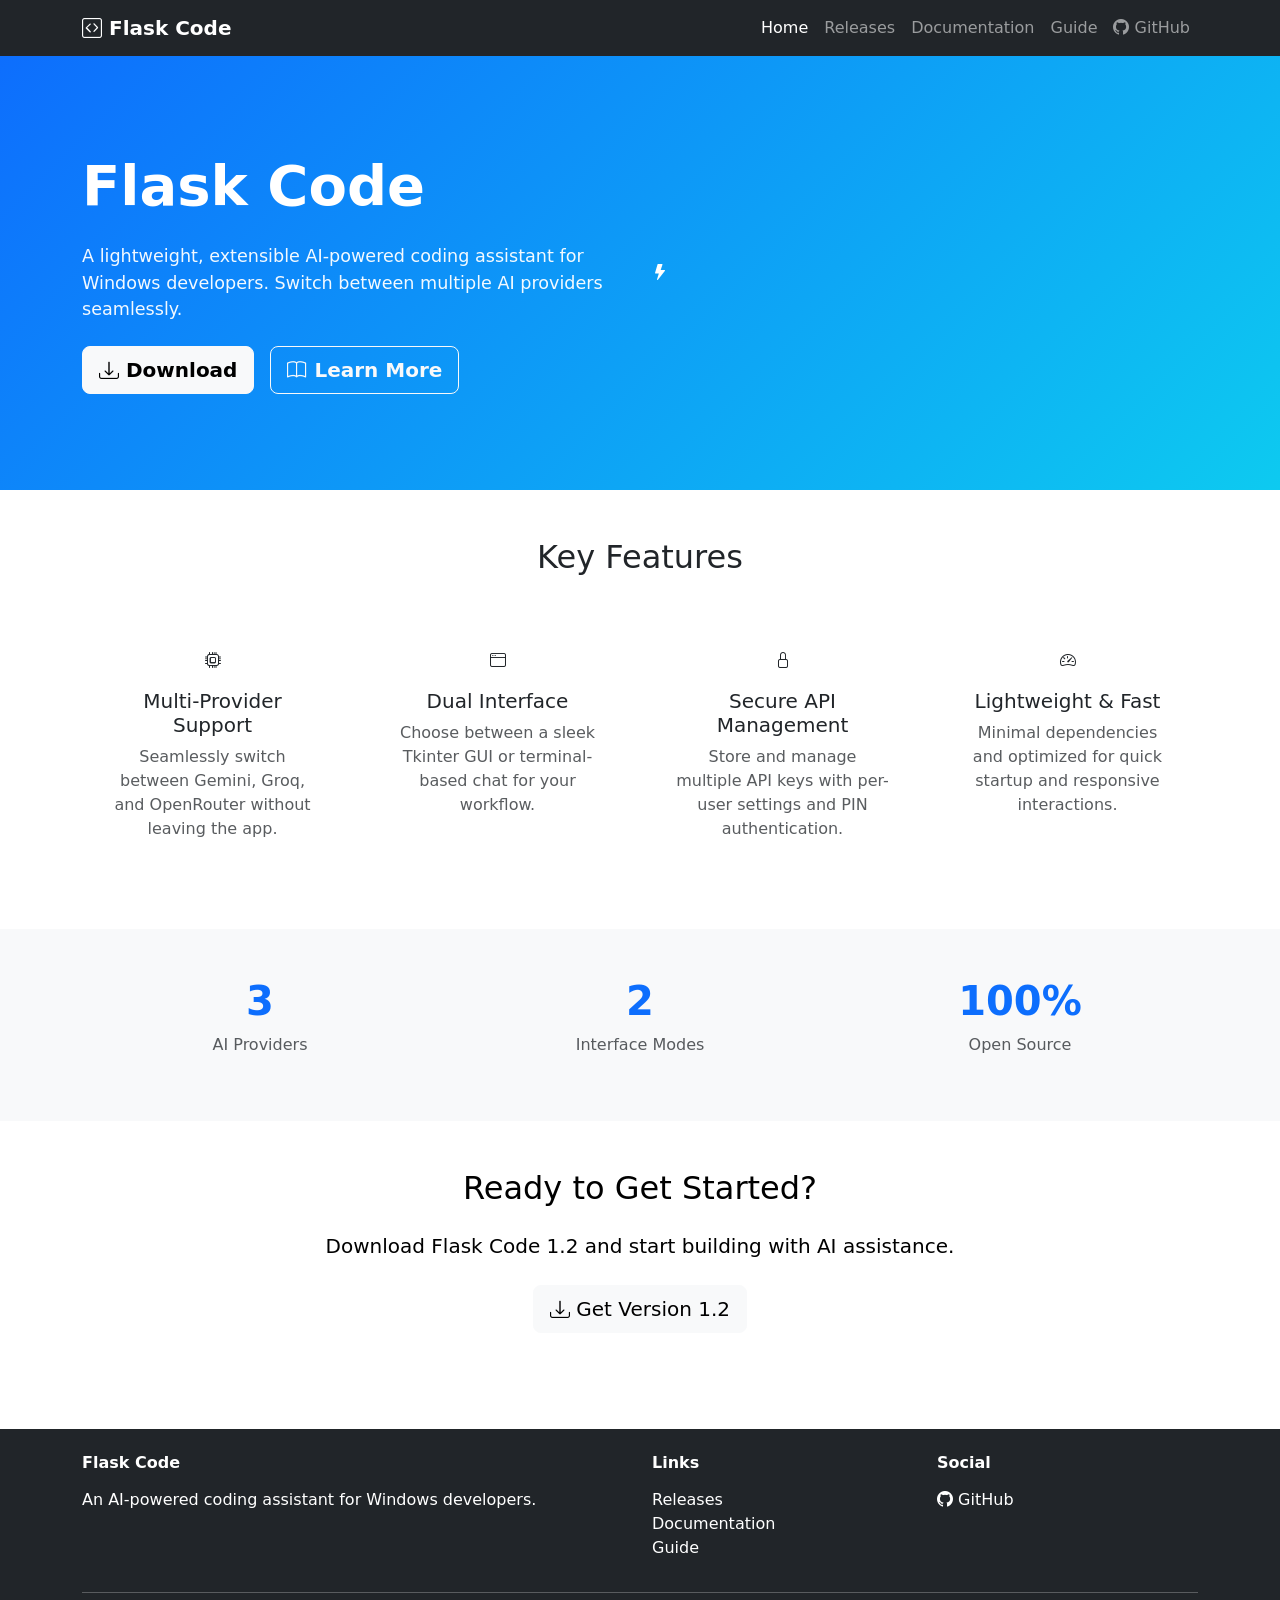
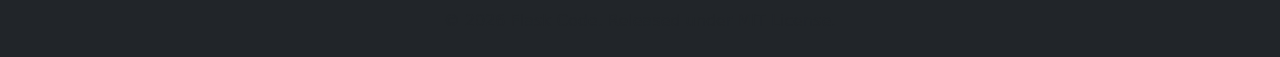
==== index.html @ 32a1d2a1 "Source Of Website" ====
<!DOCTYPE html>
<html lang="en">
<head>
    <meta charset="UTF-8">
    <meta name="viewport" content="width=device-width, initial-scale=1.0">
    <title>Flask Code - AI-Powered Coding Assistant</title>
    <link href="https://cdn.jsdelivr.net/npm/bootstrap@5.3.0/dist/css/bootstrap.min.css" rel="stylesheet">
    <link rel="stylesheet" href="https://cdn.jsdelivr.net/npm/bootstrap-icons@1.11.0/font/bootstrap-icons.css">
    <link rel="stylesheet" href="assets/style.css">
</head>
<body>
    <!-- Navigation -->
    <nav class="navbar navbar-expand-lg navbar-dark bg-dark sticky-top">
        <div class="container">
            <a class="navbar-brand fw-bold" href="index.html">
                <i class="bi bi-code-square"></i> Flask Code
            </a>
            <button class="navbar-toggler" type="button" data-bs-toggle="collapse" data-bs-target="#navbarNav">
                <span class="navbar-toggler-icon"></span>
            </button>
            <div class="collapse navbar-collapse" id="navbarNav">
                <ul class="navbar-nav ms-auto">
                    <li class="nav-item">
                        <a class="nav-link active" href="index.html">Home</a>
                    </li>
                    <li class="nav-item">
                        <a class="nav-link" href="releases.html">Releases</a>
                    </li>
                    <li class="nav-item">
                        <a class="nav-link" href="docs.html">Documentation</a>
                    </li>
                    <li class="nav-item">
                        <a class="nav-link" href="guide.html">Guide</a>
                    </li>
                    <li class="nav-item">
                        <a class="nav-link" href="https://github.com/firesmasher-c6/FlaskCode/" target="_blank">
                            <i class="bi bi-github"></i> GitHub
                        </a>
                    </li>
                </ul>
            </div>
        </div>
    </nav>

    <!-- Hero Section -->
    <section class="hero-section py-5" style="background: linear-gradient(135deg, #0d6efd 0%, #0dcaf0 100%); color: white;">
        <div class="container py-5" style="position: relative; z-index: 2;">
            <div class="row align-items-center">
                <div class="col-lg-6">
                    <h1 class="display-4 fw-bold mb-4" style="color: white;">Flask Code</h1>
                    <p class="lead mb-4" style="color: rgba(255, 255, 255, 0.95); font-size: 1.1rem;">A lightweight, extensible AI-powered coding assistant for Windows developers. Switch between multiple AI providers seamlessly.</p>
                    <div class="d-flex gap-3">
                        <a href="releases.html" class="btn btn-light btn-lg fw-bold">
                            <i class="bi bi-download"></i> Download
                        </a>
                        <a href="docs.html" class="btn btn-outline-light btn-lg fw-bold">
                            <i class="bi bi-book"></i> Learn More
                        </a>
                    </div>
                </div>
                <div class="col-lg-6">
                    <div class="feature-icon-large">
                        <i class="bi bi-lightning-fill"></i>
                    </div>
                </div>
            </div>
        </div>
    </section>

    <!-- Features Section -->
    <section class="py-5">
        <div class="container">
            <h2 class="text-center mb-5">Key Features</h2>
            <div class="row g-4">
                <div class="col-md-6 col-lg-3">
                    <div class="feature-box p-4 text-center">
                        <i class="bi bi-cpu feature-icon"></i>
                        <h5 class="mt-3">Multi-Provider Support</h5>
                        <p class="text-muted">Seamlessly switch between Gemini, Groq, and OpenRouter without leaving the app.</p>
                    </div>
                </div>
                <div class="col-md-6 col-lg-3">
                    <div class="feature-box p-4 text-center">
                        <i class="bi bi-window feature-icon"></i>
                        <h5 class="mt-3">Dual Interface</h5>
                        <p class="text-muted">Choose between a sleek Tkinter GUI or terminal-based chat for your workflow.</p>
                    </div>
                </div>
                <div class="col-md-6 col-lg-3">
                    <div class="feature-box p-4 text-center">
                        <i class="bi bi-lock feature-icon"></i>
                        <h5 class="mt-3">Secure API Management</h5>
                        <p class="text-muted">Store and manage multiple API keys with per-user settings and PIN authentication.</p>
                    </div>
                </div>
                <div class="col-md-6 col-lg-3">
                    <div class="feature-box p-4 text-center">
                        <i class="bi bi-speedometer2 feature-icon"></i>
                        <h5 class="mt-3">Lightweight & Fast</h5>
                        <p class="text-muted">Minimal dependencies and optimized for quick startup and responsive interactions.</p>
                    </div>
                </div>
            </div>
        </div>
    </section>

    <!-- Quick Stats -->
    <section class="py-5 bg-light">
        <div class="container">
            <div class="row text-center">
                <div class="col-md-4">
                    <h3 class="display-6 fw-bold text-primary">3</h3>
                    <p class="text-muted">AI Providers</p>
                </div>
                <div class="col-md-4">
                    <h3 class="display-6 fw-bold text-primary">2</h3>
                    <p class="text-muted">Interface Modes</p>
                </div>
                <div class="col-md-4">
                    <h3 class="display-6 fw-bold text-primary">100%</h3>
                    <p class="text-muted">Open Source</p>
                </div>
            </div>
        </div>
    </section>

    <!-- CTA Section -->
    <section class="py-5 bg-gradient text-white">
        <div class="container text-center">
            <h2 class="mb-4" style="color: black;">Ready to Get Started?</h2>
            <p class="lead mb-4" style="color: black;">Download Flask Code 1.2 and start building with AI assistance.</p>
            <a href="releases.html" class="btn btn-light btn-lg">
                <i class="bi bi-download"></i> Get Version 1.2
            </a>
        </div>
    </section>

    <!-- Footer -->
    <footer class="bg-dark text-white py-4 mt-5">
        <div class="container">
            <div class="row">
                <div class="col-md-6">
                    <h6 class="fw-bold mb-3">Flask Code</h6>
                    <p style="color: white;">An AI-powered coding assistant for Windows developers.</p>
                </div>
                <div class="col-md-3">
                    <h6 class="fw-bold mb-3">Links</h6>
                    <ul class="list-unstyled">
                        <li><a href="releases.html" style="color: white; text-decoration: none;">Releases</a></li>
                        <li><a href="docs.html" style="color: white; text-decoration: none;">Documentation</a></li>
                        <li><a href="guide.html" style="color: white; text-decoration: none;">Guide</a></li>
                    </ul>
                </div>
                <div class="col-md-3">
                    <h6 class="fw-bold mb-3">Social</h6>
                    <ul class="list-unstyled">
                        <li><a href="https://github.com/firesmasher-c6/FlaskCode/" style="color: white; text-decoration: none;" target="_blank"><i class="bi bi-github"></i> GitHub</a></li>
                    </ul>
                </div>
            </div>
            <hr class="bg-secondary">
            <div class="text-center text-muted">
                <p class="mb-0">&copy; 2026 Flask Code. Released under MIT License.</p>
            </div>
        </div>
    </footer>

    <script src="https://cdn.jsdelivr.net/npm/bootstrap@5.3.0/dist/js/bootstrap.bundle.min.js"></script>
</body>
</html>
<style>
html, body {
  scrollbar-width: none !important;
  -ms-overflow-style: none !important;
}

html::-webkit-scrollbar, 
body::-webkit-scrollbar,
*::-webkit-scrollbar {
  display: none !important;
}
</style>
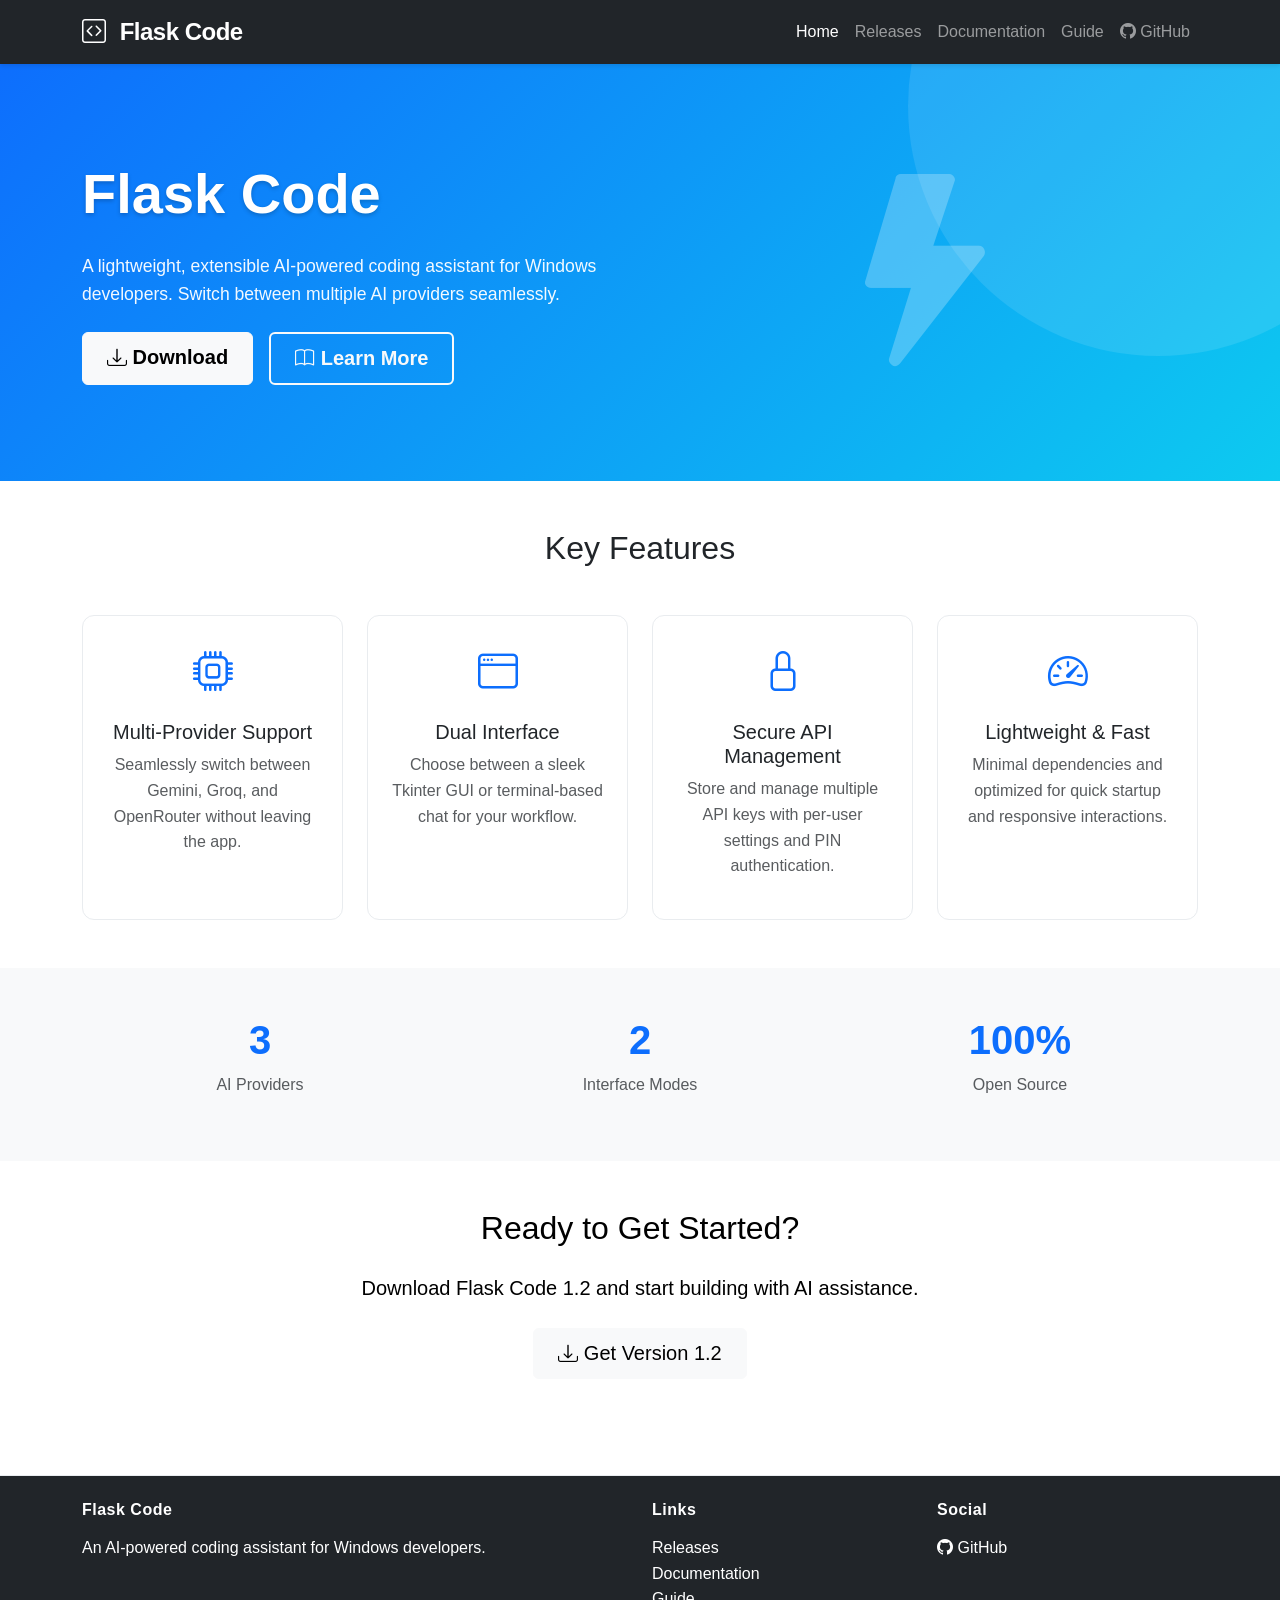
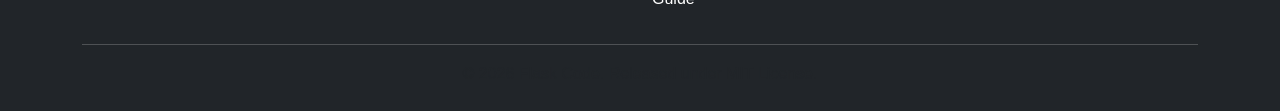
==== commit fb964dbc: "Updated" ====
--- a/index.html
+++ b/index.html
@@ -3,7 +3,8 @@
 <head>
     <meta charset="UTF-8">
     <meta name="viewport" content="width=device-width, initial-scale=1.0">
-    <title>Flask Code - AI-Powered Coding Assistant</title>
+    <title>Flask Code - Home</title>
+    <link rel="icon" href="assets/icons/icon.svg">
     <link href="https://cdn.jsdelivr.net/npm/bootstrap@5.3.0/dist/css/bootstrap.min.css" rel="stylesheet">
     <link rel="stylesheet" href="https://cdn.jsdelivr.net/npm/bootstrap-icons@1.11.0/font/bootstrap-icons.css">
     <link rel="stylesheet" href="assets/style.css">
--- a/assets/style.css
+++ b/assets/style.css
@@ -0,0 +1,483 @@
+/* ============================
+   Flask Code - Custom Styles
+   ============================ */
+
+:root {
+    --primary-color: #0d6efd;
+    --secondary-color: #6c757d;
+    --success-color: #198754;
+    --danger-color: #dc3545;
+    --warning-color: #ffc107;
+    --info-color: #0dcaf0;
+    --light-color: #f8f9fa;
+    --dark-color: #212529;
+    --gradient-start: #0d6efd;
+    --gradient-end: #0dcaf0;
+}
+
+/* ============================
+   General Styles
+   ============================ */
+
+body {
+    font-family: -apple-system, BlinkMacSystemFont, 'Segoe UI', Roboto, 'Helvetica Neue', Arial, sans-serif;
+    line-height: 1.6;
+    color: #212529;
+}
+
+/* ============================
+   Navbar Styling
+   ============================ */
+
+.navbar {
+    box-shadow: 0 2px 4px rgba(0, 0, 0, 0.1);
+}
+
+.navbar-brand {
+    font-size: 1.5rem;
+    letter-spacing: -0.5px;
+}
+
+.navbar-brand i {
+    margin-right: 0.5rem;
+}
+
+/* ============================
+   Backgrounds & Gradients
+   ============================ */
+
+.bg-gradient {
+    background: linear-gradient(135deg, var(--gradient-start) 0%, var(--gradient-end) 100%);
+}
+
+.hero-section {
+    background: linear-gradient(135deg, #0d6efd 0%, #0dcaf0 100%);
+    position: relative;
+    overflow: hidden;
+    color: #fff;
+}
+
+.hero-section h1 {
+    color: #fff;
+    font-weight: 700;
+    text-shadow: 0 2px 4px rgba(0, 0, 0, 0.2);
+}
+
+.hero-section p {
+    color: rgba(255, 255, 255, 0.95);
+    font-size: 1.1rem;
+}
+
+.hero-section::before {
+    content: '';
+    position: absolute;
+    top: -50%;
+    right: -10%;
+    width: 500px;
+    height: 500px;
+    background: rgba(255, 255, 255, 0.1);
+    border-radius: 50%;
+    animation: float 6s ease-in-out infinite;
+}
+
+@keyframes float {
+    0%, 100% {
+        transform: translateY(0px);
+    }
+    50% {
+        transform: translateY(-20px);
+    }
+}
+
+/* ============================
+   Feature Boxes & Cards
+   ============================ */
+
+.feature-box {
+    background: #fff;
+    border-radius: 12px;
+    transition: all 0.3s ease;
+    border: 1px solid #e9ecef;
+    height: 100%;
+}
+
+.feature-box:hover {
+    transform: translateY(-5px);
+    box-shadow: 0 10px 25px rgba(0, 0, 0, 0.1);
+    border-color: var(--primary-color);
+}
+
+.feature-icon {
+    font-size: 2.5rem;
+    color: var(--primary-color);
+    display: inline-block;
+}
+
+.feature-icon-large {
+    font-size: 12rem;
+    color: rgba(255, 255, 255, 0.25);
+    text-align: center;
+    animation: pulse 3s ease-in-out infinite;
+    line-height: 1;
+}
+
+@keyframes pulse {
+    0%, 100% {
+        opacity: 0.2;
+    }
+    50% {
+        opacity: 0.4;
+    }
+}
+
+.card {
+    transition: all 0.3s ease;
+    border-radius: 8px;
+}
+
+.card:hover {
+    box-shadow: 0 10px 20px rgba(0, 0, 0, 0.1);
+}
+
+.card-header {
+    border-bottom: 2px solid rgba(0, 0, 0, 0.1);
+    font-weight: 600;
+}
+
+/* ============================
+   Buttons
+   ============================ */
+
+.btn {
+    border-radius: 6px;
+    font-weight: 500;
+    padding: 0.6rem 1.5rem;
+    transition: all 0.3s ease;
+}
+
+.btn-primary {
+    background-color: var(--primary-color);
+    border-color: var(--primary-color);
+}
+
+.btn-primary:hover {
+    background-color: #0b5ed7;
+    border-color: #0b5ed7;
+    transform: translateY(-2px);
+    box-shadow: 0 4px 12px rgba(13, 110, 253, 0.3);
+}
+
+.btn-outline-light {
+    border-width: 2px;
+}
+
+.btn-outline-light:hover {
+    transform: translateY(-2px);
+}
+
+/* ============================
+   Tables
+   ============================ */
+
+.table {
+    margin-bottom: 0;
+}
+
+.table-hover tbody tr:hover {
+    background-color: #f8f9fa;
+    color: inherit;
+}
+
+.table th {
+    font-weight: 600;
+    border-top: 2px solid var(--primary-color);
+    border-bottom: 2px solid var(--primary-color);
+}
+
+.table td {
+    padding: 1rem;
+    vertical-align: middle;
+}
+
+/* ============================
+   Code & Pre
+   ============================ */
+
+code {
+    background-color: #f8f9fa;
+    padding: 0.2rem 0.4rem;
+    border-radius: 4px;
+    color: #d63384;
+    font-family: 'Courier New', monospace;
+}
+
+pre {
+    border-radius: 8px;
+    border: 1px solid #e9ecef;
+    overflow-x: auto;
+    margin-bottom: 1rem;
+}
+
+pre code {
+    background-color: transparent;
+    color: #e9ecef;
+    padding: 0;
+    display: block;
+}
+
+/* ============================
+   Badges
+   ============================ */
+
+.badge {
+    padding: 0.5rem 0.75rem;
+    font-weight: 500;
+    font-size: 0.85rem;
+    border-radius: 4px;
+}
+
+/* ============================
+   Alerts
+   ============================ */
+
+.alert {
+    border-radius: 8px;
+    border: none;
+    padding: 1rem 1.5rem;
+}
+
+.alert-info {
+    background-color: #cfe2ff;
+    color: #084298;
+}
+
+.alert-warning {
+    background-color: #fff3cd;
+    color: #664d03;
+}
+
+.alert-success {
+    background-color: #d1e7dd;
+    color: #0f5132;
+}
+
+.alert-danger {
+    background-color: #f8d7da;
+    color: #842029;
+}
+
+/* ============================
+   Breadcrumb
+   ============================ */
+
+.breadcrumb {
+    background-color: transparent;
+    border-radius: 0;
+    padding: 0;
+}
+
+.breadcrumb-item {
+    color: #6c757d;
+}
+
+.breadcrumb-item a {
+    color: #0d6efd;
+    text-decoration: none;
+}
+
+.breadcrumb-item a:hover {
+    text-decoration: underline;
+}
+
+/* ============================
+   Lists & Sidebars
+   ============================ */
+
+.list-group-item {
+    border: none;
+    border-left: 3px solid transparent;
+    border-radius: 0;
+    transition: all 0.3s ease;
+}
+
+.list-group-item:hover {
+    border-left-color: var(--primary-color);
+    background-color: #f8f9fa;
+}
+
+.list-group-item.active {
+    background-color: var(--primary-color);
+    border-left-color: var(--primary-color);
+}
+
+/* ============================
+   Accordion
+   ============================ */
+
+.accordion-button {
+    font-weight: 500;
+    color: #212529;
+    border: none;
+}
+
+.accordion-button:not(.collapsed) {
+    background-color: #e7f1ff;
+    color: var(--primary-color);
+    box-shadow: none;
+}
+
+.accordion-button:focus {
+    border-color: var(--primary-color);
+    box-shadow: 0 0 0 0.25rem rgba(13, 110, 253, 0.25);
+}
+
+.accordion-body {
+    padding: 1.5rem;
+}
+
+/* ============================
+   Footer
+   ============================ */
+
+footer {
+    border-top: 1px solid #e9ecef;
+}
+
+footer h6 {
+    color: #fff;
+    font-weight: 600;
+    letter-spacing: 0.5px;
+}
+
+footer a {
+    transition: color 0.3s ease;
+}
+
+footer a:hover {
+    color: #0dcaf0 !important;
+}
+
+footer .text-muted {
+    opacity: 0.8;
+}
+
+footer hr {
+    opacity: 0.2;
+}
+
+/* ============================
+   Step Boxes (Guide)
+   ============================ */
+
+.step-box {
+    background: #f8f9fa;
+    border-left: 4px solid var(--primary-color);
+    padding: 1rem;
+    border-radius: 6px;
+}
+
+.step-box h6 {
+    color: var(--primary-color);
+    margin-bottom: 0.75rem;
+}
+
+/* ============================
+   Release Card Styling
+   ============================ */
+
+.card-header.bg-gradient {
+    background: linear-gradient(135deg, var(--gradient-start) 0%, var(--gradient-end) 100%) !important;
+}
+
+/* ============================
+   Responsive Design
+   ============================ */
+
+@media (max-width: 768px) {
+    .hero-section {
+        text-align: center;
+    }
+
+    .feature-icon-large {
+        font-size: 5rem;
+        margin-bottom: 1rem;
+    }
+
+    .display-4 {
+        font-size: 2rem;
+    }
+
+    .display-5 {
+        font-size: 1.75rem;
+    }
+
+    .display-6 {
+        font-size: 1.5rem;
+    }
+
+    .table {
+        font-size: 0.85rem;
+    }
+
+    .sticky-lg-top {
+        position: static !important;
+    }
+
+    .list-group {
+        margin-bottom: 2rem;
+    }
+}
+
+/* ============================
+   Scrollbar Styling
+   ============================ */
+
+::-webkit-scrollbar {
+    width: 8px;
+    height: 8px;
+}
+
+::-webkit-scrollbar-track {
+    background: #f1f1f1;
+}
+
+::-webkit-scrollbar-thumb {
+    background: #ccc;
+    border-radius: 4px;
+}
+
+::-webkit-scrollbar-thumb:hover {
+    background: #888;
+}
+
+/* ============================
+   Print Styles
+   ============================ */
+
+@media print {
+    .navbar,
+    footer,
+    .sticky-lg-top {
+        display: none;
+    }
+
+    body {
+        background-color: #fff;
+    }
+
+    .card {
+        box-shadow: none;
+        border: 1px solid #ddd;
+    }
+}
+
+html, body {
+  scrollbar-width: none !important;
+  -ms-overflow-style: none !important;
+}
+
+html::-webkit-scrollbar, 
+body::-webkit-scrollbar,
+*::-webkit-scrollbar {
+  display: none !important;
+}
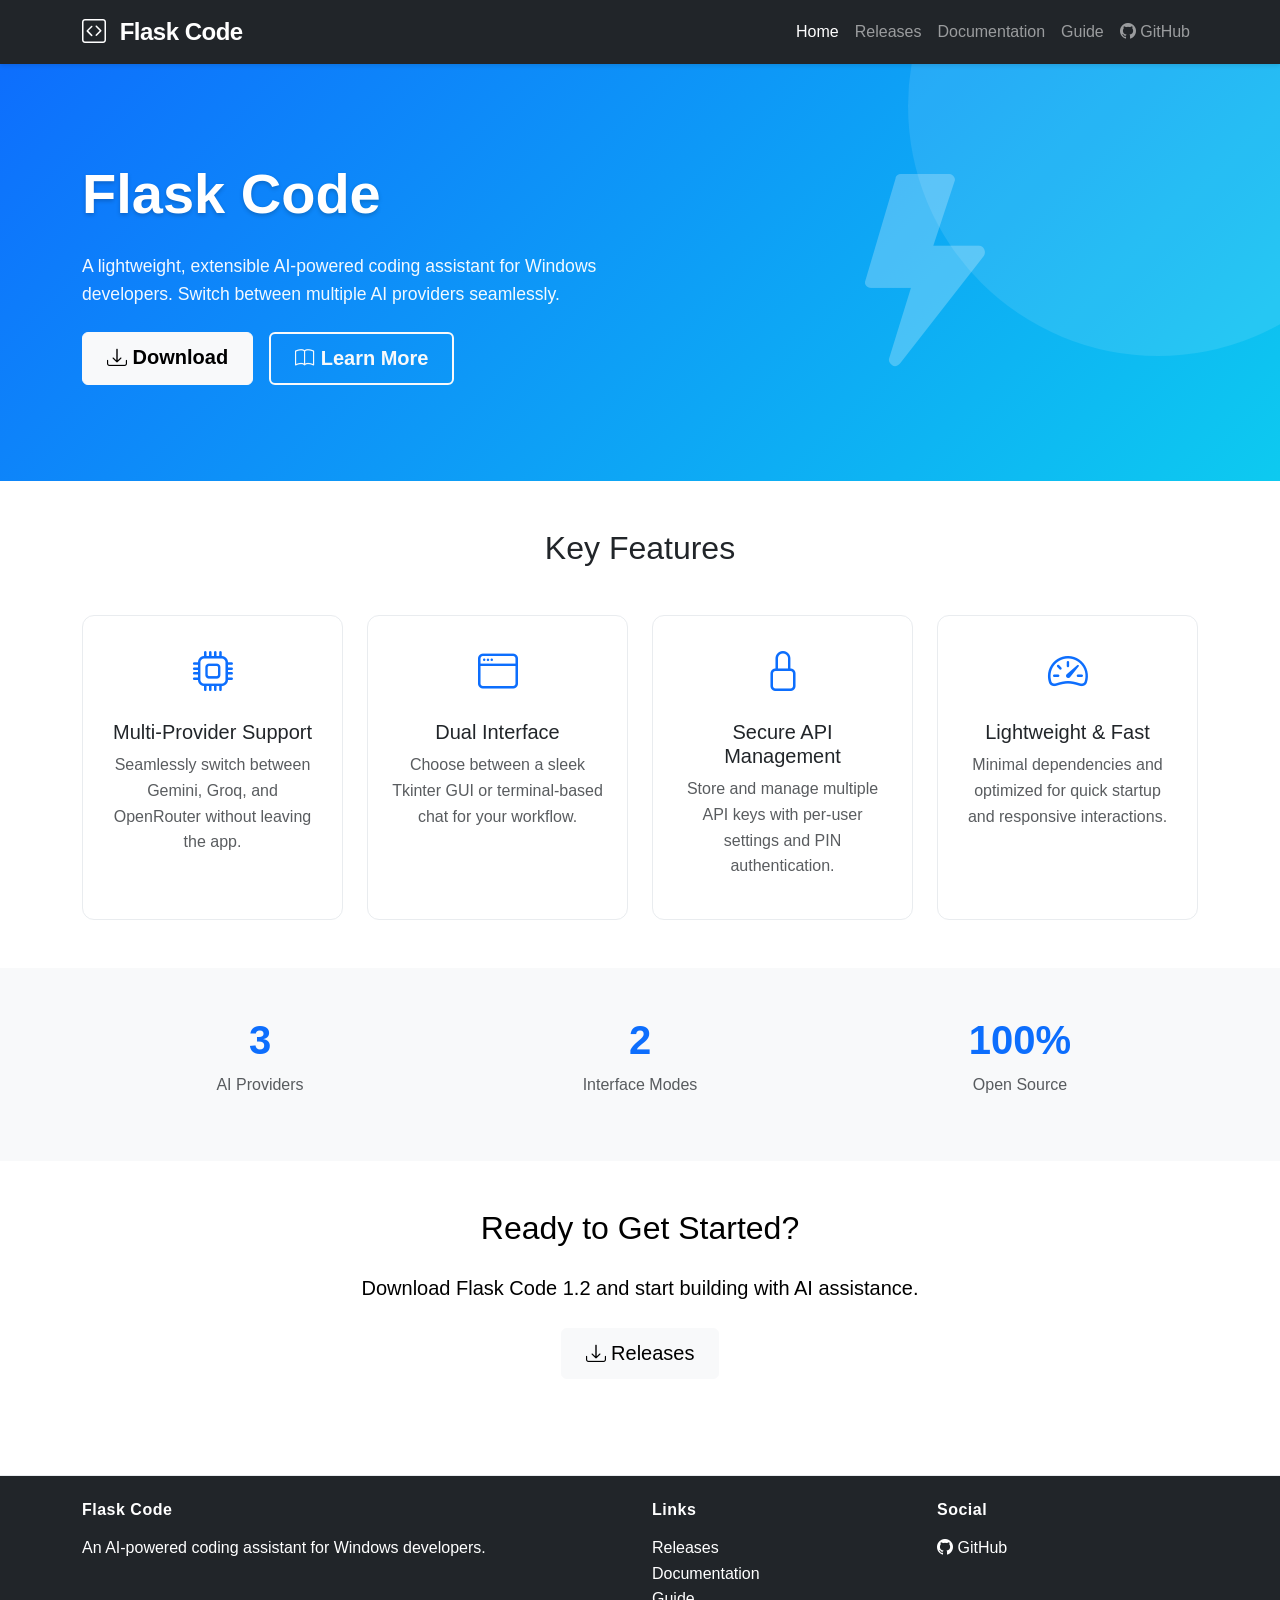
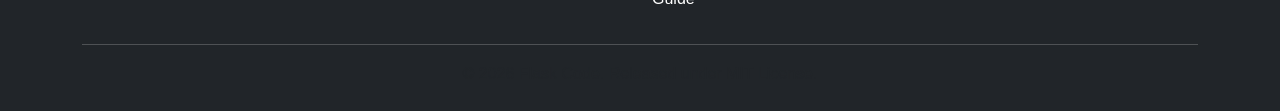
==== commit 4875b95f: "Update" ====
--- a/index.html
+++ b/index.html
@@ -131,7 +131,7 @@
             <h2 class="mb-4" style="color: black;">Ready to Get Started?</h2>
             <p class="lead mb-4" style="color: black;">Download Flask Code 1.2 and start building with AI assistance.</p>
             <a href="releases.html" class="btn btn-light btn-lg">
-                <i class="bi bi-download"></i> Get Version 1.2
+                <i class="bi bi-download"></i> Releases
             </a>
         </div>
     </section>
--- a/assets/style.css
+++ b/assets/style.css
@@ -480,4 +480,4 @@
 body::-webkit-scrollbar,
 *::-webkit-scrollbar {
   display: none !important;
-}+}
